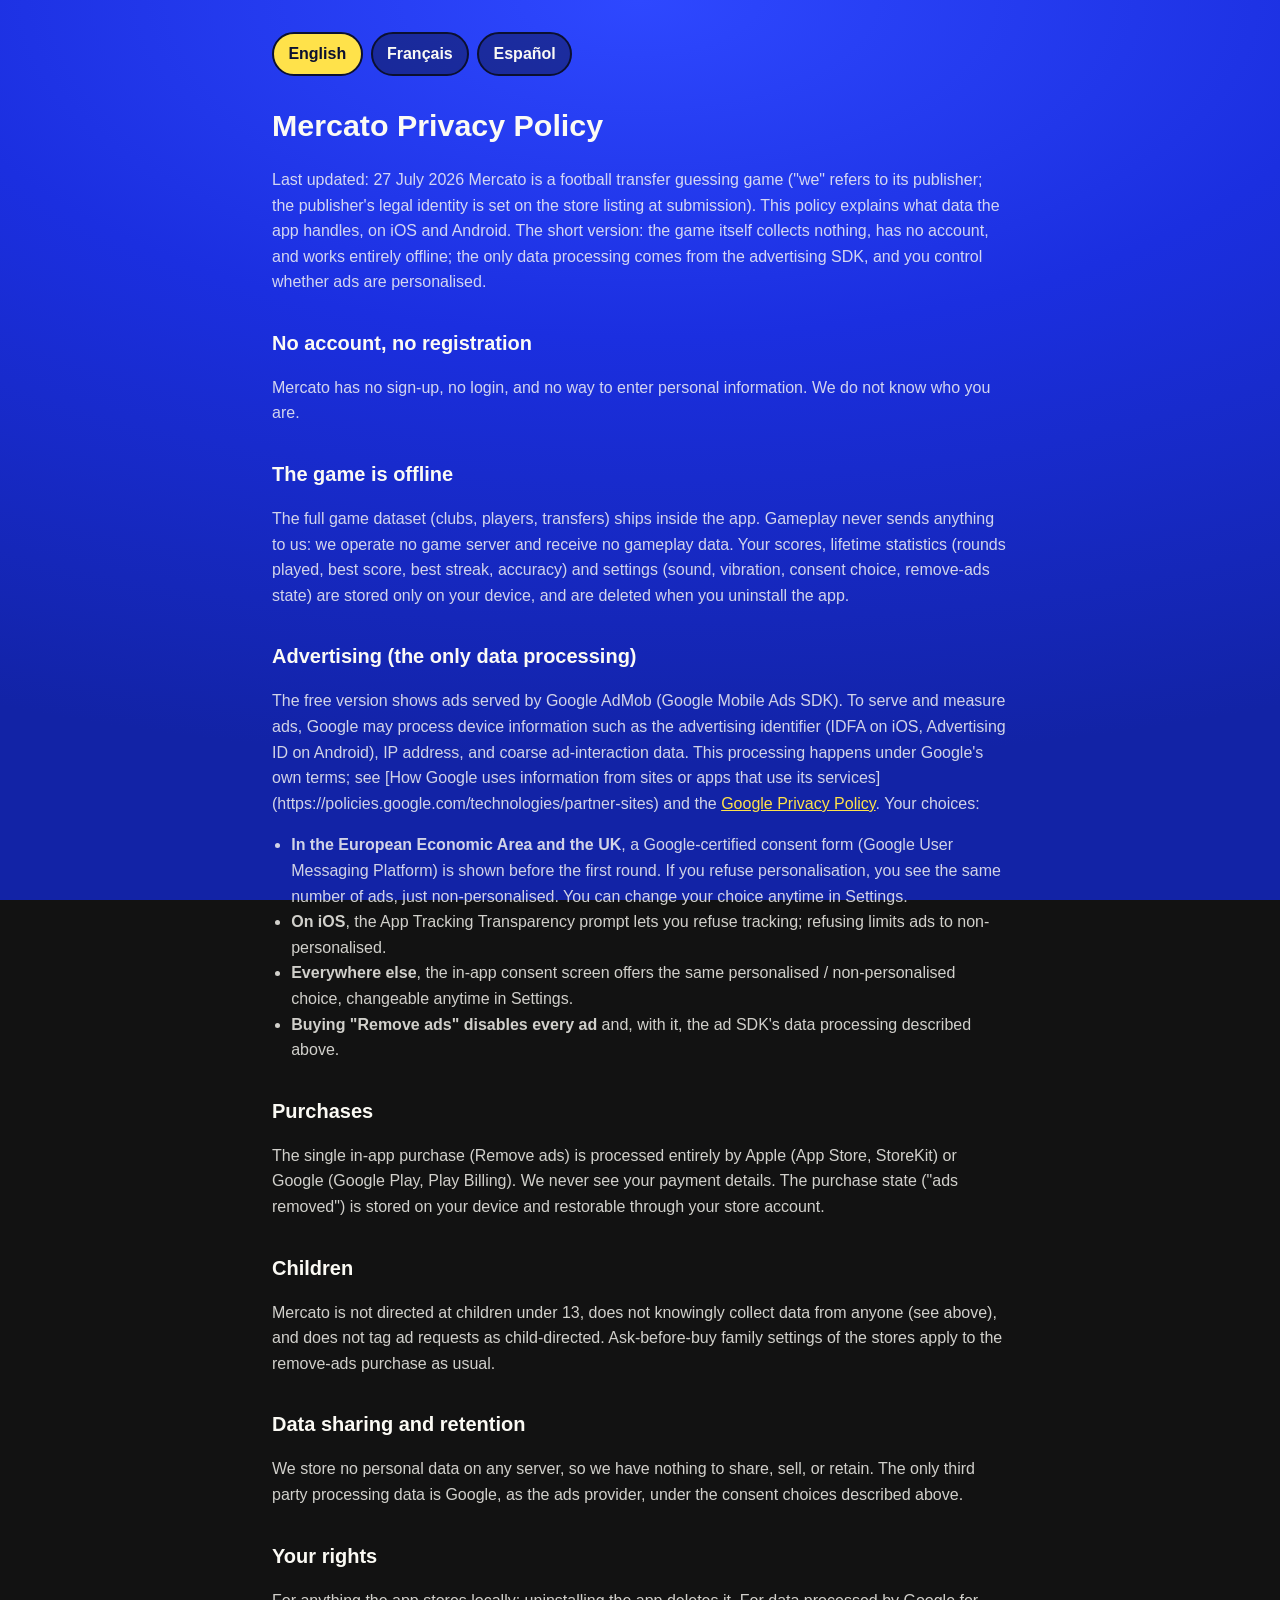
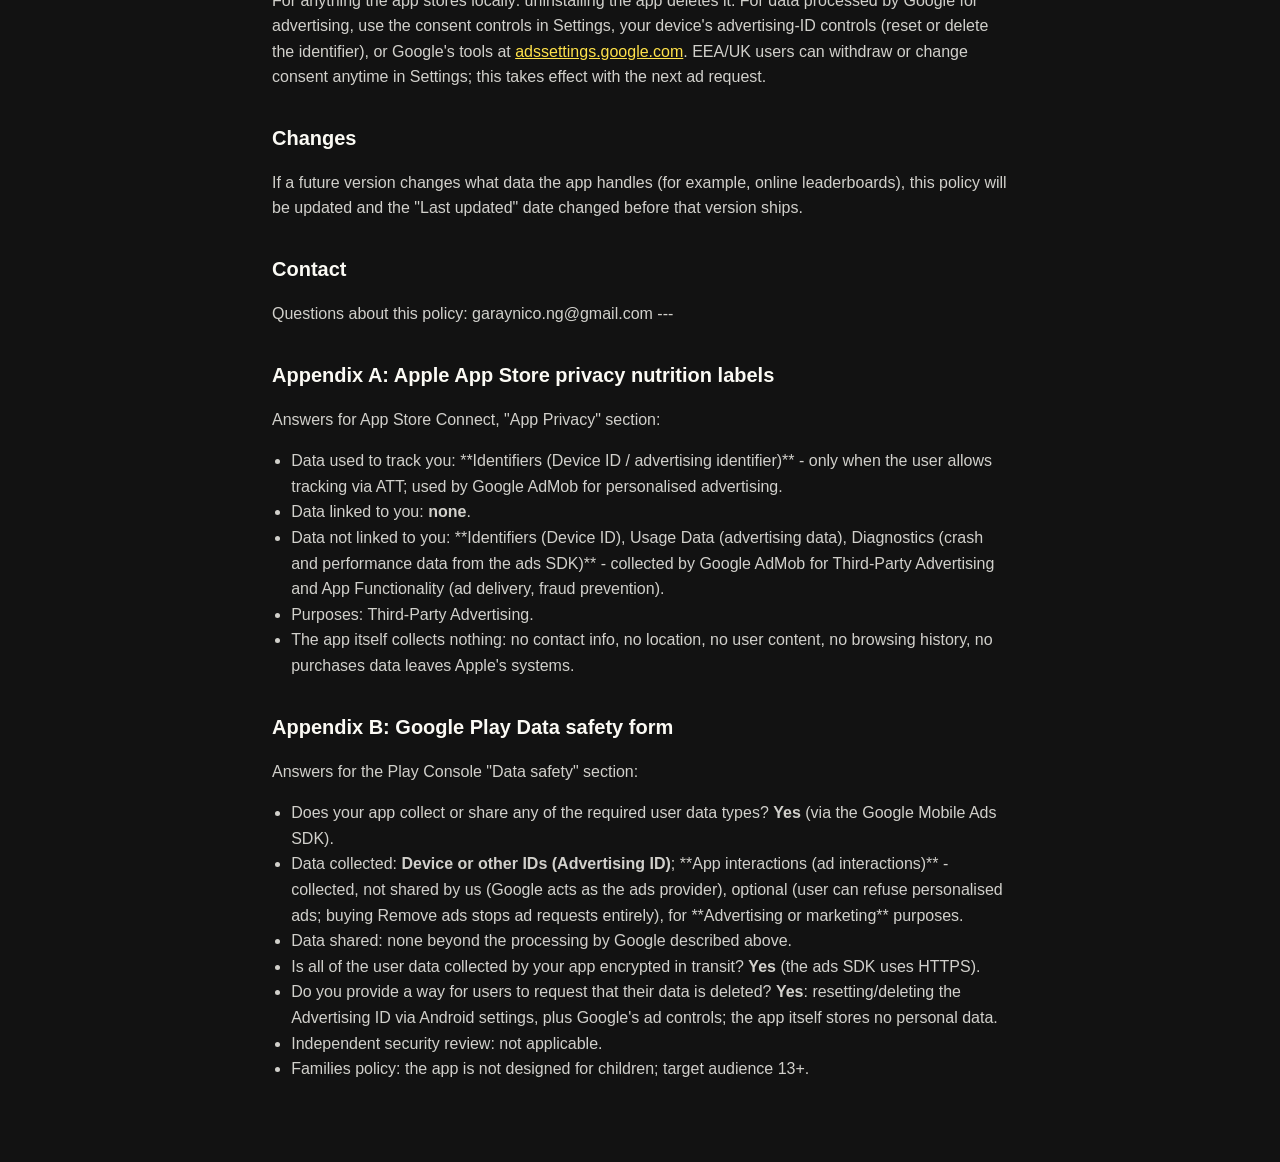
==== docs/privacy/index.html @ e0e6c3eb "fix(store): clear the submission blockers found by the readiness audit An audit of both apps against" ====
<!doctype html>
<html lang="en">
<head>
<meta charset="utf-8">
<meta name="viewport" content="width=device-width, initial-scale=1">
<title>Mercato privacy policy</title>
<style>
  :root { color-scheme: dark; }
  body {
    margin: 0; padding: 2rem 1.25rem 4rem;
    background: radial-gradient(130% 85% at 50% 0%, #2E48FF 0%, #1B2FE0 44%, #1223A6 100%);
    background-attachment: fixed;
    color: #FBFAF4;
    font: 16px/1.6 -apple-system, BlinkMacSystemFont, "Segoe UI", Roboto, sans-serif;
  }
  main { max-width: 46rem; margin: 0 auto; }
  h1 { font-size: 1.9rem; line-height: 1.15; margin: 0 0 1.5rem; }
  h2 { font-size: 1.25rem; margin: 2rem 0 .5rem; }
  h3 { font-size: 1.05rem; margin: 1.5rem 0 .4rem; }
  p, li { color: rgba(251, 250, 244, .82); }
  a { color: #FFE24A; }
  code { background: rgba(11,16,48,.5); padding: .1em .35em; border-radius: .25rem; font-size: .9em; }
  ul { padding-left: 1.2rem; }
  nav { display: flex; gap: .5rem; margin-bottom: 2rem; flex-wrap: wrap; }
  nav button {
    font: inherit; font-weight: 700; cursor: pointer;
    padding: .45rem .9rem; border-radius: 999px;
    border: 2px solid #0B1030; background: rgba(11,16,48,.45); color: #FBFAF4;
  }
  nav button[aria-current="true"] { background: #FFE24A; color: #0B1030; }
</style>
</head>
<body>
<main>
<nav aria-label="Language"><button type="button" data-pick="en">English</button><button type="button" data-pick="fr">Français</button><button type="button" data-pick="es">Español</button></nav>
<section data-lang="en" hidden>
<h1>Mercato Privacy Policy</h1>
<p>Last updated: 27 July 2026 Mercato is a football transfer guessing game ("we" refers to its publisher; the publisher's legal identity is set on the store listing at submission). This policy explains what data the app handles, on iOS and Android. The short version: the game itself collects nothing, has no account, and works entirely offline; the only data processing comes from the advertising SDK, and you control whether ads are personalised.</p>
<h2>No account, no registration</h2>
<p>Mercato has no sign-up, no login, and no way to enter personal information. We do not know who you are.</p>
<h2>The game is offline</h2>
<p>The full game dataset (clubs, players, transfers) ships inside the app. Gameplay never sends anything to us: we operate no game server and receive no gameplay data. Your scores, lifetime statistics (rounds played, best score, best streak, accuracy) and settings (sound, vibration, consent choice, remove-ads state) are stored only on your device, and are deleted when you uninstall the app.</p>
<h2>Advertising (the only data processing)</h2>
<p>The free version shows ads served by Google AdMob (Google Mobile Ads SDK). To serve and measure ads, Google may process device information such as the advertising identifier (IDFA on iOS, Advertising ID on Android), IP address, and coarse ad-interaction data. This processing happens under Google's own terms; see [How Google uses information from sites or apps that use its services](https://policies.google.com/technologies/partner-sites) and the <a href="https://policies.google.com/privacy">Google Privacy Policy</a>. Your choices:</p>
<ul>
<li><strong>In the European Economic Area and the UK</strong>, a Google-certified consent form (Google User Messaging Platform) is shown before the first round. If you refuse personalisation, you see the same number of ads, just non-personalised. You can change your choice anytime in Settings.</li>
<li><strong>On iOS</strong>, the App Tracking Transparency prompt lets you refuse tracking; refusing limits ads to non-personalised.</li>
<li><strong>Everywhere else</strong>, the in-app consent screen offers the same personalised / non-personalised choice, changeable anytime in Settings.</li>
<li><strong>Buying "Remove ads" disables every ad</strong> and, with it, the ad SDK's data processing described above.</li>
</ul>
<h2>Purchases</h2>
<p>The single in-app purchase (Remove ads) is processed entirely by Apple (App Store, StoreKit) or Google (Google Play, Play Billing). We never see your payment details. The purchase state ("ads removed") is stored on your device and restorable through your store account.</p>
<h2>Children</h2>
<p>Mercato is not directed at children under 13, does not knowingly collect data from anyone (see above), and does not tag ad requests as child-directed. Ask-before-buy family settings of the stores apply to the remove-ads purchase as usual.</p>
<h2>Data sharing and retention</h2>
<p>We store no personal data on any server, so we have nothing to share, sell, or retain. The only third party processing data is Google, as the ads provider, under the consent choices described above.</p>
<h2>Your rights</h2>
<p>For anything the app stores locally: uninstalling the app deletes it. For data processed by Google for advertising, use the consent controls in Settings, your device's advertising-ID controls (reset or delete the identifier), or Google's tools at <a href="https://adssettings.google.com">adssettings.google.com</a>. EEA/UK users can withdraw or change consent anytime in Settings; this takes effect with the next ad request.</p>
<h2>Changes</h2>
<p>If a future version changes what data the app handles (for example, online leaderboards), this policy will be updated and the "Last updated" date changed before that version ships.</p>
<h2>Contact</h2>
<p>Questions about this policy: garaynico.ng@gmail.com ---</p>
<h2>Appendix A: Apple App Store privacy nutrition labels</h2>
<p>Answers for App Store Connect, "App Privacy" section:</p>
<ul>
<li>Data used to track you: **Identifiers (Device ID / advertising identifier)** - only when the user allows tracking via ATT; used by Google AdMob for personalised advertising.</li>
<li>Data linked to you: <strong>none</strong>.</li>
<li>Data not linked to you: **Identifiers (Device ID), Usage Data (advertising data), Diagnostics (crash and performance data from the ads SDK)** - collected by Google AdMob for Third-Party Advertising and App Functionality (ad delivery, fraud prevention).</li>
<li>Purposes: Third-Party Advertising.</li>
<li>The app itself collects nothing: no contact info, no location, no user content, no browsing history, no purchases data leaves Apple's systems.</li>
</ul>
<h2>Appendix B: Google Play Data safety form</h2>
<p>Answers for the Play Console "Data safety" section:</p>
<ul>
<li>Does your app collect or share any of the required user data types? <strong>Yes</strong> (via the Google Mobile Ads SDK).</li>
<li>Data collected: <strong>Device or other IDs (Advertising ID)</strong>; **App interactions (ad interactions)** - collected, not shared by us (Google acts as the ads provider), optional (user can refuse personalised ads; buying Remove ads stops ad requests entirely), for **Advertising or marketing** purposes.</li>
<li>Data shared: none beyond the processing by Google described above.</li>
<li>Is all of the user data collected by your app encrypted in transit? <strong>Yes</strong> (the ads SDK uses HTTPS).</li>
<li>Do you provide a way for users to request that their data is deleted? <strong>Yes</strong>: resetting/deleting the Advertising ID via Android settings, plus Google's ad controls; the app itself stores no personal data.</li>
<li>Independent security review: not applicable.</li>
<li>Families policy: the app is not designed for children; target audience 13+.</li>
</ul>
</section>
<section data-lang="fr" hidden>
<h1>Politique de confidentialité de Mercato</h1>
<p>Dernière mise à jour : 27 juillet 2026 Mercato est un jeu de devinettes sur les transferts de football ("nous" désigne son éditeur ; l'identité légale de l'éditeur est précisée dans la fiche store au moment de la soumission). Cette politique explique comment l'application traite les données, sur iOS et Android. En résumé : le jeu lui-même ne collecte rien, ne nécessite aucun compte et fonctionne entièrement hors ligne ; le seul traitement de données provient du SDK publicitaire, et vous contrôlez si les publicités sont personnalisées.</p>
<h2>Aucun compte, aucune inscription</h2>
<p>Mercato ne propose ni inscription, ni connexion, ni aucun moyen de saisir des informations personnelles. Nous ne savons pas qui vous êtes.</p>
<h2>Le jeu fonctionne hors ligne</h2>
<p>L'ensemble des données du jeu (clubs, joueurs, transferts) est inclus dans l'application. Le jeu n'envoie rien à nos serveurs : nous n'exploitons aucun serveur de jeu et ne recevons aucune donnée de jeu. Vos scores, statistiques de jeu (parties jouées, meilleur score, meilleure série, précision) et paramètres (son, vibration, choix de consentement, état de la suppression des publicités) sont stockés uniquement sur votre appareil et sont supprimés lorsque vous désinstallez l'application.</p>
<h2>Publicité (seul traitement de données)</h2>
<p>La version gratuite affiche des publicités diffusées par Google AdMob (Google Mobile Ads SDK). Pour diffuser et mesurer les publicités, Google peut traiter des informations sur l'appareil telles que l'identifiant publicitaire (IDFA sur iOS, Advertising ID sur Android), l'adresse IP et des données agrégées d'interaction avec les publicités. Ce traitement s'effectue selon les propres conditions de Google ; consultez [la page "Comment Google utilise les informations provenant de sites ou d'applications qui utilisent ses services"](https://policies.google.com/technologies/partner-sites) et la <a href="https://policies.google.com/privacy">Politique de confidentialité de Google</a>. Vos choix :</p>
<ul>
<li><strong>Dans l'Espace économique européen et au Royaume-Uni</strong>, un formulaire de consentement certifié par Google (Google User Messaging Platform) est affiché avant la première partie. Si vous refusez la personnalisation, vous voyez le même nombre de publicités, simplement non personnalisées. Vous pouvez modifier votre choix à tout moment dans les Paramètres.</li>
<li><strong>Sur iOS</strong>, l'invite App Tracking Transparency vous permet de refuser le suivi ; le refus limite les publicités aux annonces non personnalisées.</li>
<li><strong>Partout ailleurs</strong>, l'écran de consentement intégré à l'application propose le même choix personnalisé / non personnalisé, modifiable à tout moment dans les Paramètres.</li>
<li><strong>L'achat "Supprimer les publicités" désactive toutes les publicités</strong> et, avec elles, le traitement de données effectué par le SDK publicitaire décrit ci-dessus.</li>
</ul>
<h2>Achats</h2>
<p>L'achat intégré unique (Supprimer les publicités) est traité intégralement par Apple (App Store, StoreKit) ou Google (Google Play, Play Billing). Nous n'avons jamais accès à vos coordonnées de paiement. L'état de l'achat ("publicités supprimées") est stocké sur votre appareil et peut être restauré via votre compte store.</p>
<h2>Enfants</h2>
<p>Mercato ne s'adresse pas aux enfants de moins de 13 ans, ne collecte sciemment aucune donnée (voir ci-dessus) et ne marque pas les demandes publicitaires comme destinées aux enfants. Les paramètres familiaux des stores requérant une confirmation avant achat s'appliquent à l'achat de suppression des publicités comme à l'habitude.</p>
<h2>Partage et conservation des données</h2>
<p>Nous ne stockons aucune donnée personnelle sur un serveur ; nous n'avons donc rien à partager, vendre ni conserver. Le seul tiers traitant des données est Google, en tant que fournisseur publicitaire, selon les choix de consentement décrits ci-dessus.</p>
<h2>Vos droits</h2>
<p>Pour tout ce que l'application stocke localement : la désinstallation de l'application le supprime. Pour les données traitées par Google à des fins publicitaires, utilisez les contrôles de consentement dans les Paramètres, les contrôles d'identifiant publicitaire de votre appareil (réinitialiser ou supprimer l'identifiant), ou les outils de Google sur <a href="https://adssettings.google.com">adssettings.google.com</a>. Les utilisateurs de l'EEE/RU peuvent retirer ou modifier leur consentement à tout moment dans les Paramètres ; cela prend effet à la prochaine demande publicitaire.</p>
<h2>Modifications</h2>
<p>Si une version future modifie la façon dont l'application traite les données (par exemple, des classements en ligne), cette politique sera mise à jour et la date "Dernière mise à jour" sera modifiée avant la publication de cette version.</p>
<h2>Contact</h2>
<p>Questions sur cette politique : garaynico.ng@gmail.com ---</p>
<h2>Annexe A : Étiquettes de confidentialité Apple App Store</h2>
<p>Réponses pour App Store Connect, section "App Privacy" :</p>
<ul>
<li>Données utilisées pour vous suivre : <strong>Identifiants (Device ID / identifiant publicitaire)</strong> (Identifiers / advertising identifier) - uniquement lorsque l'utilisateur autorise le suivi via ATT ; utilisées par Google AdMob pour la publicité personnalisée.</li>
<li>Données liées à vous : <strong>aucune</strong> (none).</li>
<li>Données non liées à vous : <strong>Identifiants (Device ID)</strong> (Identifiers), **Données d'utilisation (données publicitaires)<strong> (Usage Data / advertising data), </strong>Diagnostics (données de plantage et de performance du SDK publicitaire)** (Diagnostics / crash and performance data) - collectées par Google AdMob pour la publicité tierce et le bon fonctionnement de l'application (Third-Party Advertising, App Functionality : diffusion des publicités, prévention de la fraude).</li>
<li>Finalités : publicité tierce (Third-Party Advertising).</li>
<li>L'application elle-même ne collecte rien : aucune information de contact, de localisation, aucun contenu utilisateur, aucun historique de navigation, aucune donnée d'achat ne quitte les systèmes d'Apple.</li>
</ul>
<h2>Annexe B : Formulaire Data safety Google Play</h2>
<p>Réponses pour la section "Data safety" de la Play Console :</p>
<ul>
<li>Votre application collecte-t-elle ou partage-t-elle des types de données utilisateur requis ? <strong>Oui</strong> (via le Google Mobile Ads SDK).</li>
<li>Données collectées : <strong>Identifiants d'appareil ou autres</strong> (Device or other IDs / Advertising ID) ; <strong>Interactions avec l'application</strong> (App interactions / ad interactions) - collectées, non partagées par nous (Google agit en tant que fournisseur publicitaire), facultatives (l'utilisateur peut refuser les publicités personnalisées ; l'achat de Supprimer les publicités arrête entièrement les demandes publicitaires), à des fins de <strong>publicité ou marketing</strong> (Advertising or marketing).</li>
<li>Données partagées : aucune au-delà du traitement par Google décrit ci-dessus.</li>
<li>Toutes les données utilisateur collectées par votre application sont-elles chiffrées pendant le transit ? <strong>Oui</strong> (le SDK publicitaire utilise HTTPS).</li>
<li>Proposez-vous aux utilisateurs un moyen de demander la suppression de leurs données ? <strong>Oui</strong> : réinitialisation/suppression de l'Advertising ID via les paramètres Android, ainsi que les contrôles publicitaires de Google ; l'application elle-même ne stocke aucune donnée personnelle.</li>
<li>Audit de sécurité indépendant : non applicable (Independent security review: not applicable).</li>
<li>Politique Familles : l'application n'est pas conçue pour les enfants ; public cible 13+ (Families policy: the app is not designed for children; target audience 13+).</li>
</ul>
</section>
<section data-lang="es" hidden>
<h1>Política de privacidad de Mercato</h1>
<p>Última actualización: 27 de julio de 2026 Mercato es un juego de adivinanzas de traspasos de fútbol ("nosotros" se refiere a su editor; la identidad legal del editor figura en la ficha de la tienda al momento del envío). Esta política explica qué datos gestiona la aplicación, en iOS y Android. Versión resumida: el juego en sí no recopila nada, no tiene cuenta y funciona completamente sin conexión; el único tratamiento de datos proviene del SDK publicitario, y el usuario controla si los anuncios son personalizados.</p>
<h2>Sin cuenta ni registro</h2>
<p>Mercato no tiene registro, no tiene inicio de sesión y no permite introducir información personal. No sabemos quién eres.</p>
<h2>El juego funciona sin conexión</h2>
<p>El conjunto de datos completo del juego (clubes, jugadores, traspasos) se incluye dentro de la aplicación. El juego nunca nos envía nada: no operamos ningún servidor de juego ni recibimos datos de partidas. Las puntuaciones, las estadísticas de por vida (partidas jugadas, mejor puntuación, mejor racha, precisión) y los ajustes (sonido, vibración, elección de consentimiento, estado de eliminación de anuncios) se almacenan únicamente en el dispositivo y se eliminan al desinstalar la aplicación.</p>
<h2>Publicidad (el único tratamiento de datos)</h2>
<p>La versión gratuita muestra anuncios servidos por Google AdMob (Google Mobile Ads SDK). Para servir y medir anuncios, Google puede procesar información del dispositivo, como el identificador publicitario (IDFA en iOS, Advertising ID en Android), la dirección IP y datos básicos de interacción con los anuncios. Este tratamiento se realiza bajo los propios términos de Google; consulta [Cómo usa Google la información de sitios o aplicaciones que utilizan sus servicios](https://policies.google.com/technologies/partner-sites) y la <a href="https://policies.google.com/privacy">Política de privacidad de Google</a>. Opciones disponibles:</p>
<ul>
<li><strong>En el Espacio Económico Europeo y el Reino Unido</strong>, se muestra un formulario de consentimiento certificado por Google (Google User Messaging Platform) antes de la primera partida. Si se rechaza la personalización, se verán el mismo número de anuncios, simplemente no personalizados. La elección puede cambiarse en cualquier momento en Ajustes.</li>
<li><strong>En iOS</strong>, el aviso de App Tracking Transparency permite rechazar el seguimiento; rechazarlo limita los anuncios a no personalizados.</li>
<li><strong>En cualquier otro lugar</strong>, la pantalla de consentimiento integrada ofrece la misma opción de anuncios personalizados o no personalizados, modificable en cualquier momento en Ajustes.</li>
<li><strong>Adquirir "Eliminar anuncios" desactiva todos los anuncios</strong> y, con ello, el tratamiento de datos del SDK publicitario descrito anteriormente.</li>
</ul>
<h2>Compras</h2>
<p>La única compra integrada (Eliminar anuncios) es procesada íntegramente por Apple (App Store, StoreKit) o Google (Google Play, Play Billing). Nunca vemos los datos de pago. El estado de la compra ("anuncios eliminados") se almacena en el dispositivo y puede restaurarse a través de la cuenta de la tienda correspondiente.</p>
<h2>Menores</h2>
<p>Mercato no está dirigido a menores de 13 años, no recopila datos de ninguna persona de manera deliberada (ver apartados anteriores) y no etiqueta las solicitudes de anuncios como dirigidas a menores. Los ajustes familiares de compra previa confirmación de las tiendas se aplican a la compra de eliminación de anuncios de la manera habitual.</p>
<h2>Compartición y conservación de datos</h2>
<p>No almacenamos datos personales en ningún servidor, por lo que no tenemos nada que compartir, vender ni conservar. El único tercero que trata datos es Google, en calidad de proveedor de anuncios, bajo las opciones de consentimiento descritas anteriormente.</p>
<h2>Derechos del usuario</h2>
<p>Para cualquier dato almacenado localmente por la aplicación: desinstalarla los elimina. Para los datos tratados por Google con fines publicitarios, se pueden usar los controles de consentimiento en Ajustes, los controles del identificador publicitario del dispositivo (restablecer o eliminar el identificador), o las herramientas de Google en <a href="https://adssettings.google.com">adssettings.google.com</a>. Los usuarios del EEE y el Reino Unido pueden retirar o cambiar el consentimiento en cualquier momento en Ajustes; el cambio surte efecto con la siguiente solicitud de anuncio.</p>
<h2>Cambios</h2>
<p>Si una versión futura modifica los datos que gestiona la aplicación (por ejemplo, clasificaciones en línea), esta política se actualizará y la fecha de "Última actualización" cambiará antes del lanzamiento de dicha versión.</p>
<h2>Contacto</h2>
<p>Preguntas sobre esta política: garaynico.ng@gmail.com ---</p>
<h2>Apéndice A: Etiquetas de nutrición de privacidad de Apple App Store</h2>
<p>Respuestas para App Store Connect, sección "Privacidad de la app":</p>
<ul>
<li>Datos utilizados para rastrearte: **Identificadores (ID de dispositivo / identificador publicitario)** (Identifiers: Device ID / advertising identifier) - solo cuando el usuario permite el seguimiento a través de ATT; utilizado por Google AdMob para publicidad personalizada.</li>
<li>Datos vinculados a ti: <strong>ninguno</strong> (none).</li>
<li>Datos no vinculados a ti: <strong>Identificadores (ID de dispositivo)</strong> (Identifiers: Device ID), <strong>Datos de uso (datos publicitarios)</strong> (Usage Data: advertising data), <strong>Diagnóstico (datos de bloqueos y rendimiento del SDK publicitario)</strong> (Diagnostics: crash and performance data from the ads SDK) - recopilados por Google AdMob para publicidad de terceros y funcionalidad de la app (entrega de anuncios, prevención del fraude).</li>
<li>Finalidades: Publicidad de terceros (Third-Party Advertising).</li>
<li>La propia aplicación no recopila nada: sin información de contacto, sin ubicación, sin contenido del usuario, sin historial de navegación; ningún dato de compras sale de los sistemas de Apple.</li>
</ul>
<h2>Apéndice B: Formulario de seguridad de datos de Google Play</h2>
<p>Respuestas para la sección "Seguridad de los datos" (Data safety) de Play Console:</p>
<ul>
<li>¿Tu app recopila o comparte alguno de los tipos de datos de usuario requeridos? <strong>Sí</strong> (a través del Google Mobile Ads SDK).</li>
<li>Datos recopilados: <strong>ID de dispositivo u otros ID (Advertising ID)</strong> (Device or other IDs); <strong>Interacciones en la app (interacciones con anuncios)</strong> (App interactions: ad interactions) - recopilados, no compartidos por nosotros (Google actúa como proveedor de anuncios), opcionales (el usuario puede rechazar los anuncios personalizados; adquirir Eliminar anuncios detiene las solicitudes de anuncios por completo), con fines de <strong>publicidad o marketing</strong> (Advertising or marketing).</li>
<li>Datos compartidos: ninguno más allá del tratamiento por parte de Google descrito anteriormente.</li>
<li>¿Todos los datos de usuario recopilados por tu app están cifrados en tránsito? <strong>Sí</strong> (el SDK publicitario utiliza HTTPS).</li>
<li>¿Ofreces a los usuarios una forma de solicitar la eliminación de sus datos? <strong>Sí</strong>: restableciendo o eliminando el Advertising ID desde los ajustes de Android, más los controles de anuncios de Google; la propia aplicación no almacena datos personales.</li>
<li>Revisión de seguridad independiente: no aplicable (not applicable).</li>
<li>Política de familias: la aplicación no está diseñada para menores; público objetivo 13 y más.</li>
</ul>
</section>
</main>
<script>
  var sections = document.querySelectorAll("section[data-lang]");
  var buttons = document.querySelectorAll("nav button[data-pick]");
  function show(code) {
    sections.forEach(function (s) { s.hidden = s.dataset.lang !== code; });
    buttons.forEach(function (b) { b.setAttribute("aria-current", String(b.dataset.pick === code)); });
    document.documentElement.lang = code;
  }
  // The app opens this without a language hint, so follow the browser and fall
  // back to English, matching the app's own rule.
  var preferred = (navigator.languages || [navigator.language || "en"])
    .map(function (l) { return String(l).slice(0, 2).toLowerCase(); })
    .find(function (l) { return ["en", "fr", "es"].indexOf(l) !== -1; }) || "en";
  buttons.forEach(function (b) { b.addEventListener("click", function () { show(b.dataset.pick); }); });
  show(preferred);
</script>
</body>
</html>
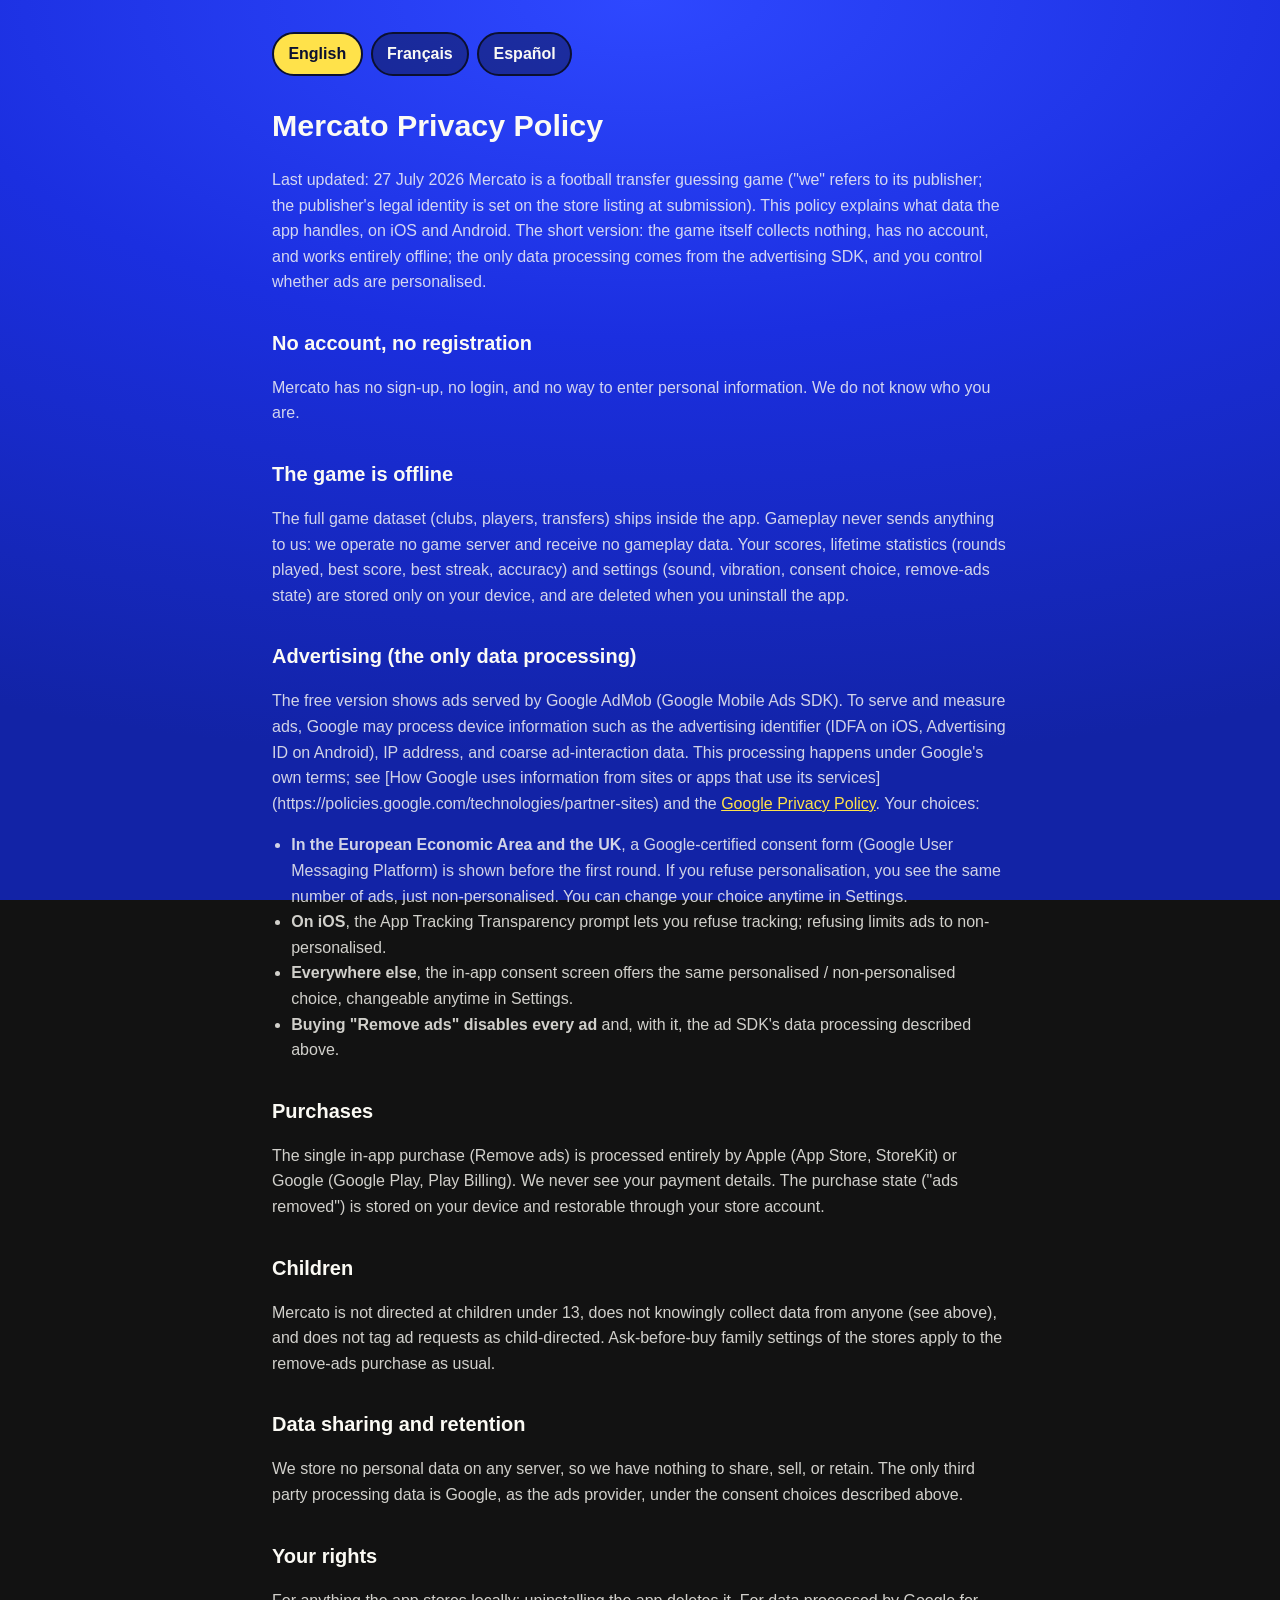
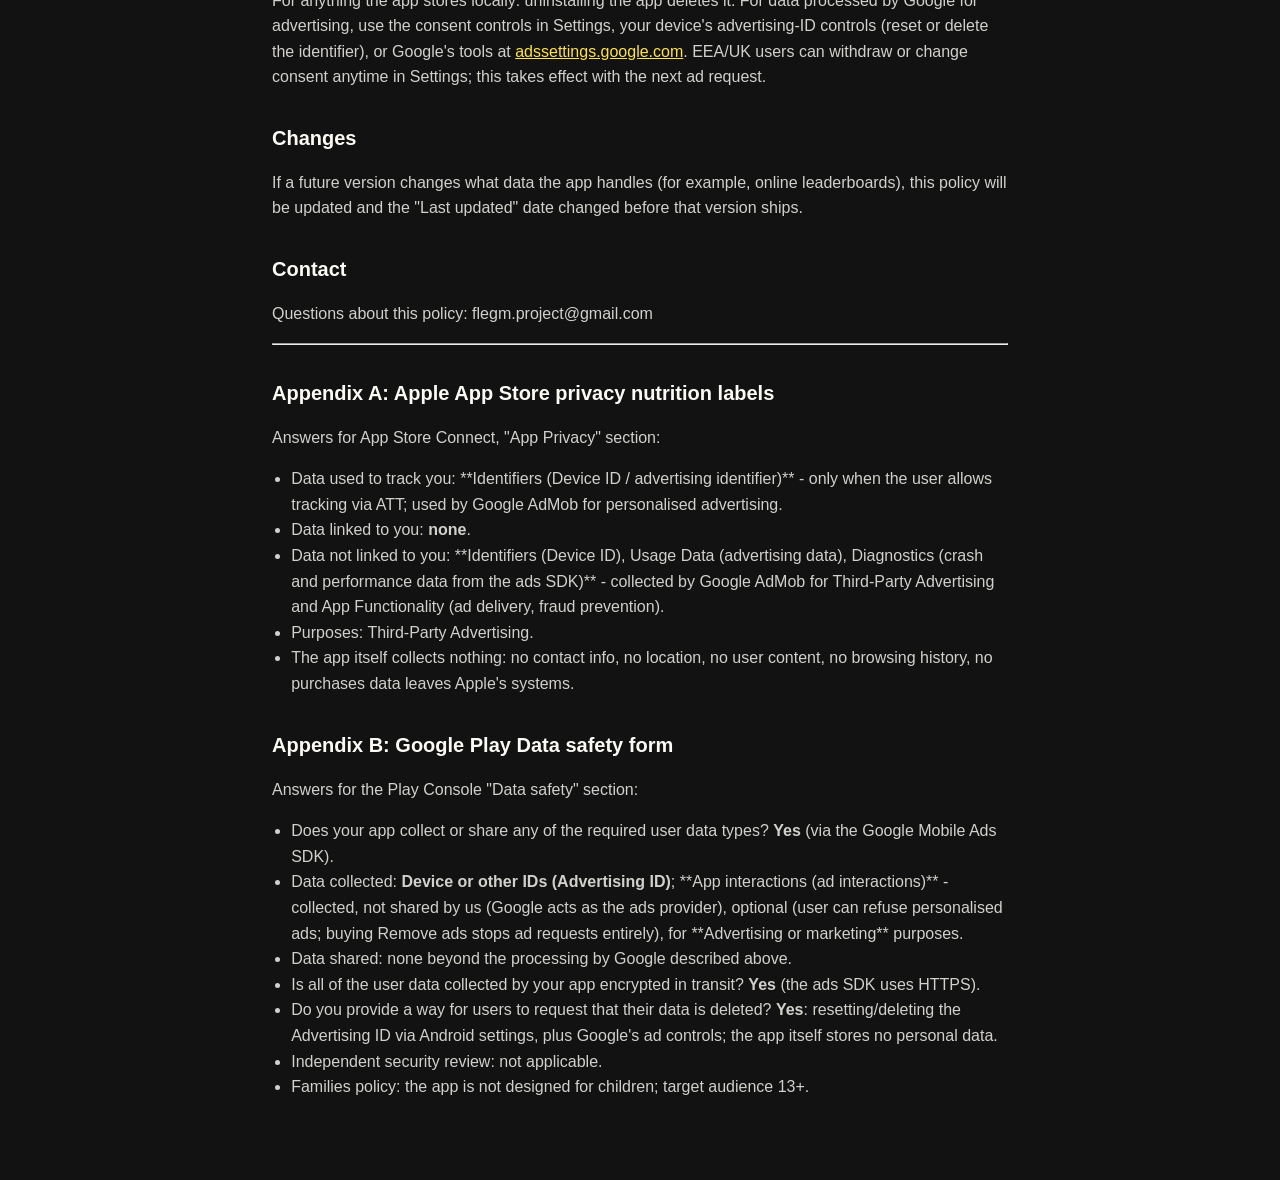
==== commit b59cbbc9: "feat(privacy): publish the policy under the studio address docs/legal/contact.txt now holds flegm.pr" ====
--- a/docs/privacy/index.html
+++ b/docs/privacy/index.html
@@ -59,7 +59,8 @@
 <h2>Changes</h2>
 <p>If a future version changes what data the app handles (for example, online leaderboards), this policy will be updated and the "Last updated" date changed before that version ships.</p>
 <h2>Contact</h2>
-<p>Questions about this policy: garaynico.ng@gmail.com ---</p>
+<p>Questions about this policy: flegm.project@gmail.com</p>
+<hr>
 <h2>Appendix A: Apple App Store privacy nutrition labels</h2>
 <p>Answers for App Store Connect, "App Privacy" section:</p>
 <ul>
@@ -107,7 +108,8 @@
 <h2>Modifications</h2>
 <p>Si une version future modifie la façon dont l'application traite les données (par exemple, des classements en ligne), cette politique sera mise à jour et la date "Dernière mise à jour" sera modifiée avant la publication de cette version.</p>
 <h2>Contact</h2>
-<p>Questions sur cette politique : garaynico.ng@gmail.com ---</p>
+<p>Questions sur cette politique : flegm.project@gmail.com</p>
+<hr>
 <h2>Annexe A : Étiquettes de confidentialité Apple App Store</h2>
 <p>Réponses pour App Store Connect, section "App Privacy" :</p>
 <ul>
@@ -155,7 +157,8 @@
 <h2>Cambios</h2>
 <p>Si una versión futura modifica los datos que gestiona la aplicación (por ejemplo, clasificaciones en línea), esta política se actualizará y la fecha de "Última actualización" cambiará antes del lanzamiento de dicha versión.</p>
 <h2>Contacto</h2>
-<p>Preguntas sobre esta política: garaynico.ng@gmail.com ---</p>
+<p>Preguntas sobre esta política: flegm.project@gmail.com</p>
+<hr>
 <h2>Apéndice A: Etiquetas de nutrición de privacidad de Apple App Store</h2>
 <p>Respuestas para App Store Connect, sección "Privacidad de la app":</p>
 <ul>
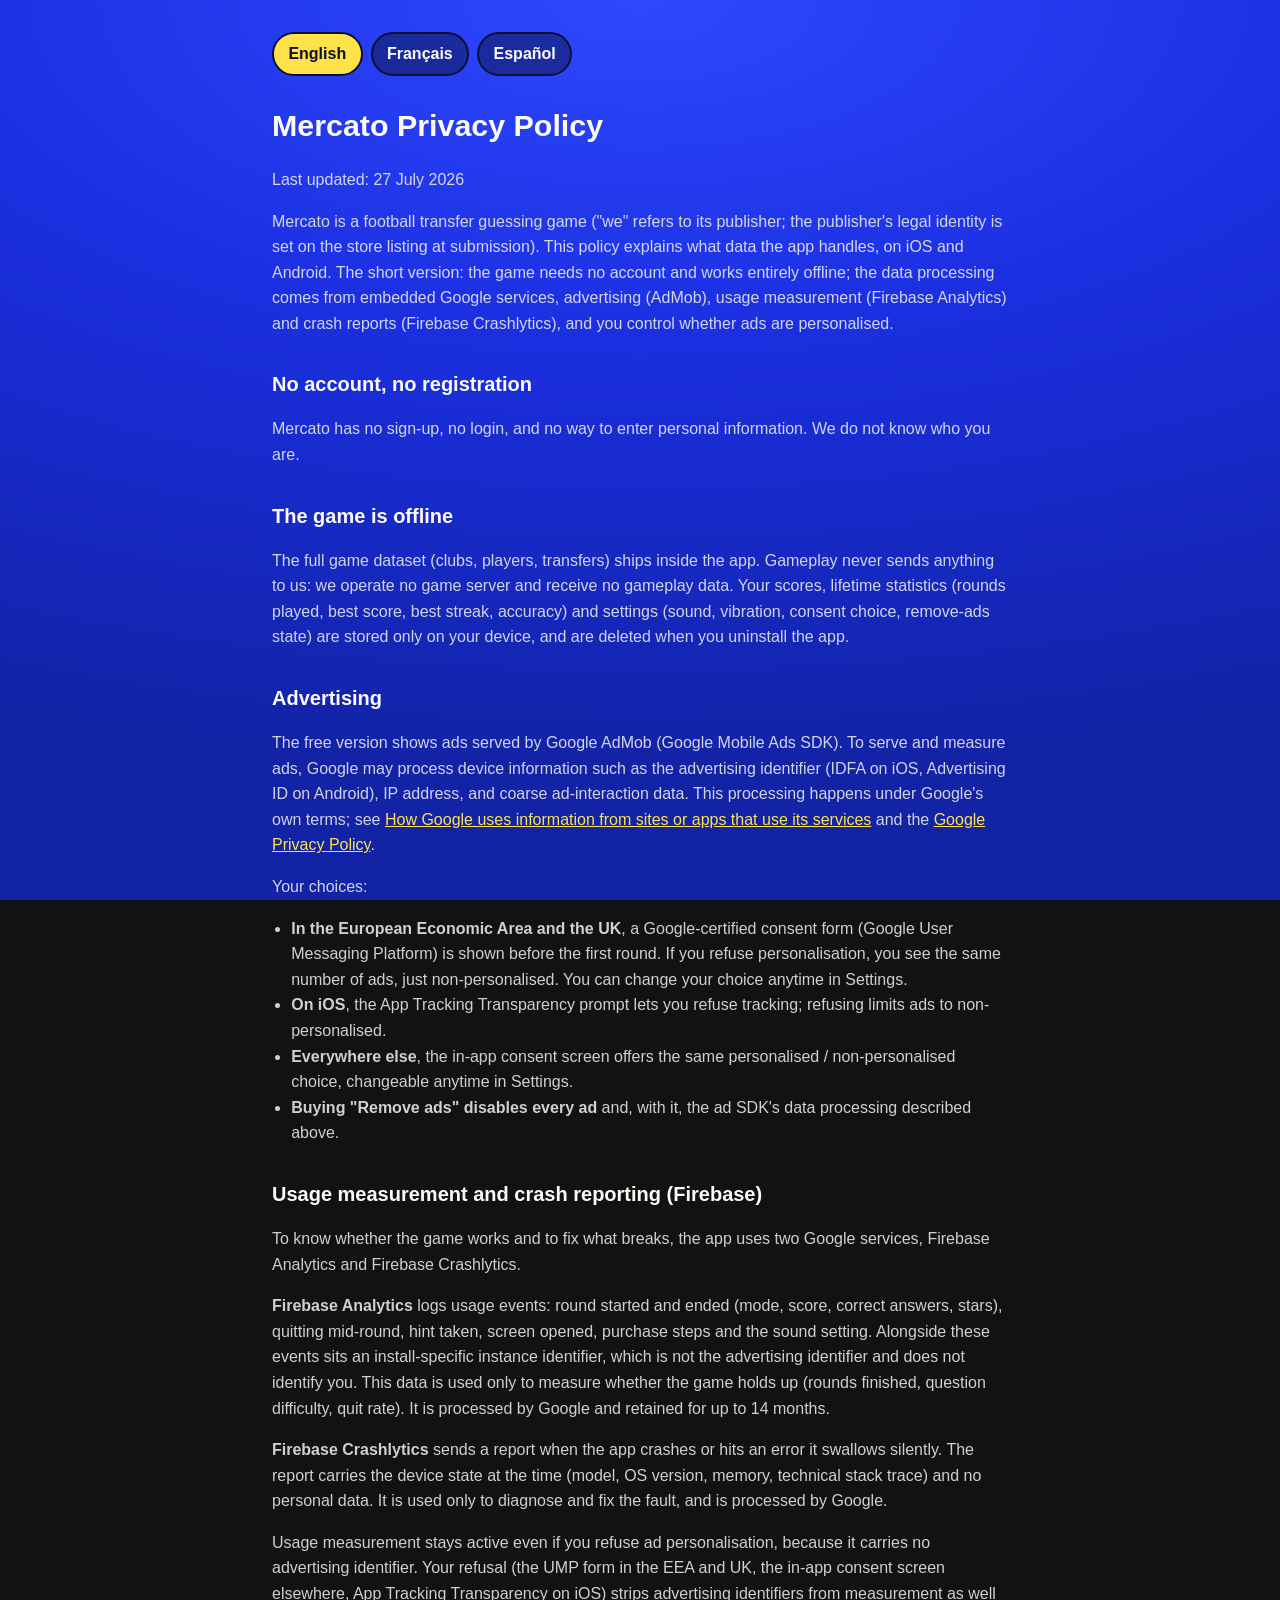
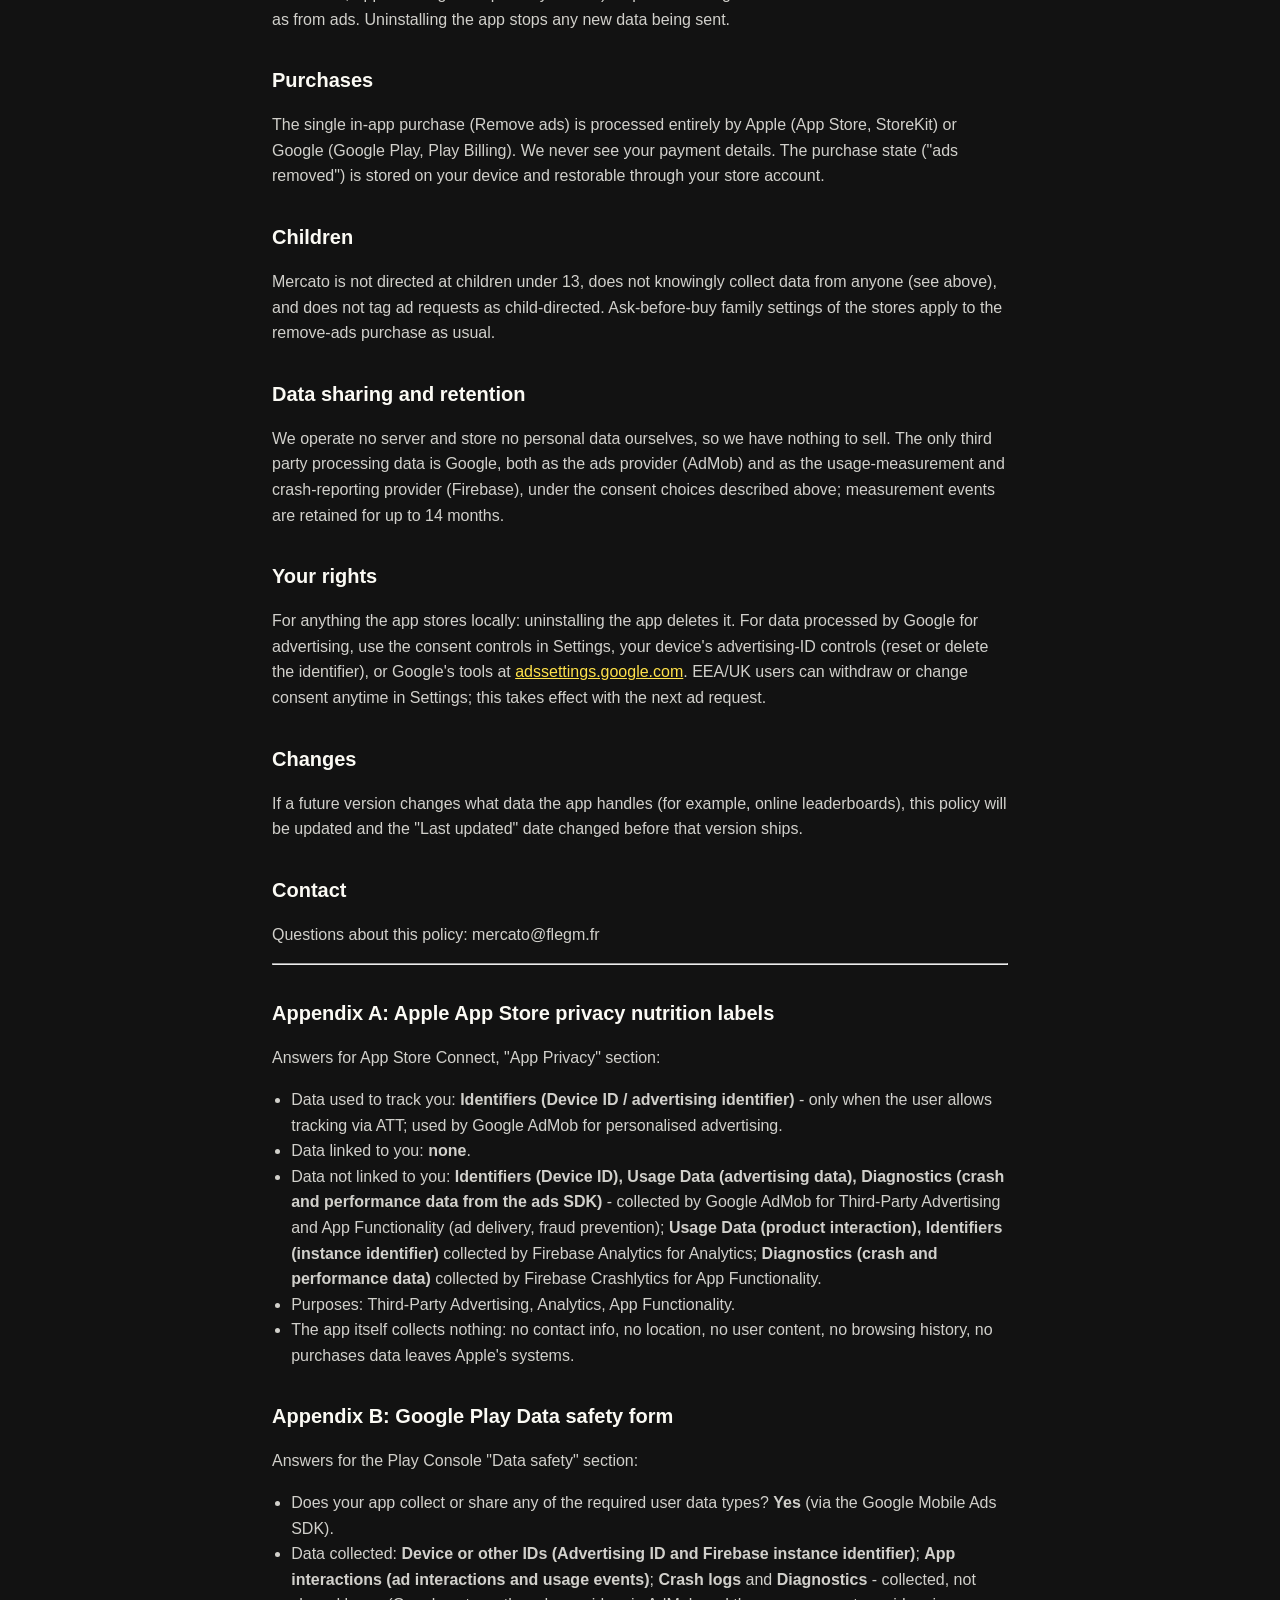
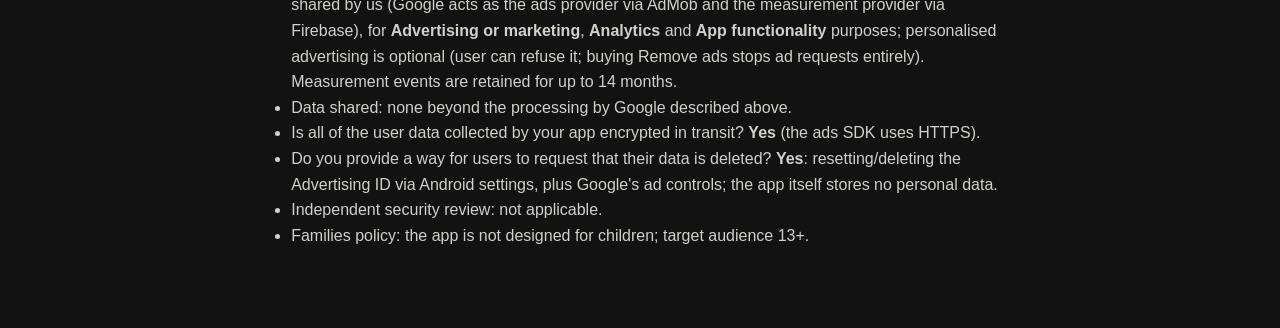
==== commit c742f391: "Completer les politiques pour Firebase et changer l'adresse de contact" ====
--- a/docs/privacy/index.html
+++ b/docs/privacy/index.html
@@ -35,46 +35,53 @@
 <nav aria-label="Language"><button type="button" data-pick="en">English</button><button type="button" data-pick="fr">Français</button><button type="button" data-pick="es">Español</button></nav>
 <section data-lang="en" hidden>
 <h1>Mercato Privacy Policy</h1>
-<p>Last updated: 27 July 2026 Mercato is a football transfer guessing game ("we" refers to its publisher; the publisher's legal identity is set on the store listing at submission). This policy explains what data the app handles, on iOS and Android. The short version: the game itself collects nothing, has no account, and works entirely offline; the only data processing comes from the advertising SDK, and you control whether ads are personalised.</p>
+<p>Last updated: 27 July 2026</p>
+<p>Mercato is a football transfer guessing game ("we" refers to its publisher; the publisher's legal identity is set on the store listing at submission). This policy explains what data the app handles, on iOS and Android. The short version: the game needs no account and works entirely offline; the data processing comes from embedded Google services, advertising (AdMob), usage measurement (Firebase Analytics) and crash reports (Firebase Crashlytics), and you control whether ads are personalised.</p>
 <h2>No account, no registration</h2>
 <p>Mercato has no sign-up, no login, and no way to enter personal information. We do not know who you are.</p>
 <h2>The game is offline</h2>
 <p>The full game dataset (clubs, players, transfers) ships inside the app. Gameplay never sends anything to us: we operate no game server and receive no gameplay data. Your scores, lifetime statistics (rounds played, best score, best streak, accuracy) and settings (sound, vibration, consent choice, remove-ads state) are stored only on your device, and are deleted when you uninstall the app.</p>
-<h2>Advertising (the only data processing)</h2>
-<p>The free version shows ads served by Google AdMob (Google Mobile Ads SDK). To serve and measure ads, Google may process device information such as the advertising identifier (IDFA on iOS, Advertising ID on Android), IP address, and coarse ad-interaction data. This processing happens under Google's own terms; see [How Google uses information from sites or apps that use its services](https://policies.google.com/technologies/partner-sites) and the <a href="https://policies.google.com/privacy">Google Privacy Policy</a>. Your choices:</p>
+<h2>Advertising</h2>
+<p>The free version shows ads served by Google AdMob (Google Mobile Ads SDK). To serve and measure ads, Google may process device information such as the advertising identifier (IDFA on iOS, Advertising ID on Android), IP address, and coarse ad-interaction data. This processing happens under Google's own terms; see <a href="https://policies.google.com/technologies/partner-sites">How Google uses information from sites or apps that use its services</a> and the <a href="https://policies.google.com/privacy">Google Privacy Policy</a>.</p>
+<p>Your choices:</p>
 <ul>
 <li><strong>In the European Economic Area and the UK</strong>, a Google-certified consent form (Google User Messaging Platform) is shown before the first round. If you refuse personalisation, you see the same number of ads, just non-personalised. You can change your choice anytime in Settings.</li>
 <li><strong>On iOS</strong>, the App Tracking Transparency prompt lets you refuse tracking; refusing limits ads to non-personalised.</li>
 <li><strong>Everywhere else</strong>, the in-app consent screen offers the same personalised / non-personalised choice, changeable anytime in Settings.</li>
 <li><strong>Buying "Remove ads" disables every ad</strong> and, with it, the ad SDK's data processing described above.</li>
 </ul>
+<h2>Usage measurement and crash reporting (Firebase)</h2>
+<p>To know whether the game works and to fix what breaks, the app uses two Google services, Firebase Analytics and Firebase Crashlytics.</p>
+<p><strong>Firebase Analytics</strong> logs usage events: round started and ended (mode, score, correct answers, stars), quitting mid-round, hint taken, screen opened, purchase steps and the sound setting. Alongside these events sits an install-specific instance identifier, which is not the advertising identifier and does not identify you. This data is used only to measure whether the game holds up (rounds finished, question difficulty, quit rate). It is processed by Google and retained for up to 14 months.</p>
+<p><strong>Firebase Crashlytics</strong> sends a report when the app crashes or hits an error it swallows silently. The report carries the device state at the time (model, OS version, memory, technical stack trace) and no personal data. It is used only to diagnose and fix the fault, and is processed by Google.</p>
+<p>Usage measurement stays active even if you refuse ad personalisation, because it carries no advertising identifier. Your refusal (the UMP form in the EEA and UK, the in-app consent screen elsewhere, App Tracking Transparency on iOS) strips advertising identifiers from measurement as well as from ads. Uninstalling the app stops any new data being sent.</p>
 <h2>Purchases</h2>
 <p>The single in-app purchase (Remove ads) is processed entirely by Apple (App Store, StoreKit) or Google (Google Play, Play Billing). We never see your payment details. The purchase state ("ads removed") is stored on your device and restorable through your store account.</p>
 <h2>Children</h2>
 <p>Mercato is not directed at children under 13, does not knowingly collect data from anyone (see above), and does not tag ad requests as child-directed. Ask-before-buy family settings of the stores apply to the remove-ads purchase as usual.</p>
 <h2>Data sharing and retention</h2>
-<p>We store no personal data on any server, so we have nothing to share, sell, or retain. The only third party processing data is Google, as the ads provider, under the consent choices described above.</p>
+<p>We operate no server and store no personal data ourselves, so we have nothing to sell. The only third party processing data is Google, both as the ads provider (AdMob) and as the usage-measurement and crash-reporting provider (Firebase), under the consent choices described above; measurement events are retained for up to 14 months.</p>
 <h2>Your rights</h2>
 <p>For anything the app stores locally: uninstalling the app deletes it. For data processed by Google for advertising, use the consent controls in Settings, your device's advertising-ID controls (reset or delete the identifier), or Google's tools at <a href="https://adssettings.google.com">adssettings.google.com</a>. EEA/UK users can withdraw or change consent anytime in Settings; this takes effect with the next ad request.</p>
 <h2>Changes</h2>
 <p>If a future version changes what data the app handles (for example, online leaderboards), this policy will be updated and the "Last updated" date changed before that version ships.</p>
 <h2>Contact</h2>
-<p>Questions about this policy: flegm.project@gmail.com</p>
+<p>Questions about this policy: mercato@flegm.fr</p>
 <hr>
 <h2>Appendix A: Apple App Store privacy nutrition labels</h2>
 <p>Answers for App Store Connect, "App Privacy" section:</p>
 <ul>
-<li>Data used to track you: **Identifiers (Device ID / advertising identifier)** - only when the user allows tracking via ATT; used by Google AdMob for personalised advertising.</li>
+<li>Data used to track you: <strong>Identifiers (Device ID / advertising identifier)</strong> - only when the user allows tracking via ATT; used by Google AdMob for personalised advertising.</li>
 <li>Data linked to you: <strong>none</strong>.</li>
-<li>Data not linked to you: **Identifiers (Device ID), Usage Data (advertising data), Diagnostics (crash and performance data from the ads SDK)** - collected by Google AdMob for Third-Party Advertising and App Functionality (ad delivery, fraud prevention).</li>
-<li>Purposes: Third-Party Advertising.</li>
+<li>Data not linked to you: <strong>Identifiers (Device ID), Usage Data (advertising data), Diagnostics (crash and performance data from the ads SDK)</strong> - collected by Google AdMob for Third-Party Advertising and App Functionality (ad delivery, fraud prevention); <strong>Usage Data (product interaction), Identifiers (instance identifier)</strong> collected by Firebase Analytics for Analytics; <strong>Diagnostics (crash and performance data)</strong> collected by Firebase Crashlytics for App Functionality.</li>
+<li>Purposes: Third-Party Advertising, Analytics, App Functionality.</li>
 <li>The app itself collects nothing: no contact info, no location, no user content, no browsing history, no purchases data leaves Apple's systems.</li>
 </ul>
 <h2>Appendix B: Google Play Data safety form</h2>
 <p>Answers for the Play Console "Data safety" section:</p>
 <ul>
 <li>Does your app collect or share any of the required user data types? <strong>Yes</strong> (via the Google Mobile Ads SDK).</li>
-<li>Data collected: <strong>Device or other IDs (Advertising ID)</strong>; **App interactions (ad interactions)** - collected, not shared by us (Google acts as the ads provider), optional (user can refuse personalised ads; buying Remove ads stops ad requests entirely), for **Advertising or marketing** purposes.</li>
+<li>Data collected: <strong>Device or other IDs (Advertising ID and Firebase instance identifier)</strong>; <strong>App interactions (ad interactions and usage events)</strong>; <strong>Crash logs</strong> and <strong>Diagnostics</strong> - collected, not shared by us (Google acts as the ads provider via AdMob and the measurement provider via Firebase), for <strong>Advertising or marketing</strong>, <strong>Analytics</strong> and <strong>App functionality</strong> purposes; personalised advertising is optional (user can refuse it; buying Remove ads stops ad requests entirely). Measurement events are retained for up to 14 months.</li>
 <li>Data shared: none beyond the processing by Google described above.</li>
 <li>Is all of the user data collected by your app encrypted in transit? <strong>Yes</strong> (the ads SDK uses HTTPS).</li>
 <li>Do you provide a way for users to request that their data is deleted? <strong>Yes</strong>: resetting/deleting the Advertising ID via Android settings, plus Google's ad controls; the app itself stores no personal data.</li>
@@ -84,46 +91,53 @@
 </section>
 <section data-lang="fr" hidden>
 <h1>Politique de confidentialité de Mercato</h1>
-<p>Dernière mise à jour : 27 juillet 2026 Mercato est un jeu de devinettes sur les transferts de football ("nous" désigne son éditeur ; l'identité légale de l'éditeur est précisée dans la fiche store au moment de la soumission). Cette politique explique comment l'application traite les données, sur iOS et Android. En résumé : le jeu lui-même ne collecte rien, ne nécessite aucun compte et fonctionne entièrement hors ligne ; le seul traitement de données provient du SDK publicitaire, et vous contrôlez si les publicités sont personnalisées.</p>
+<p>Dernière mise à jour : 27 juillet 2026</p>
+<p>Mercato est un jeu de devinettes sur les transferts de football ("nous" désigne son éditeur ; l'identité légale de l'éditeur est précisée dans la fiche store au moment de la soumission). Cette politique explique comment l'application traite les données, sur iOS et Android. En résumé : le jeu ne nécessite aucun compte et fonctionne entièrement hors ligne ; les traitements de données proviennent de services Google intégrés, la publicité (AdMob), la mesure d'usage (Firebase Analytics) et les rapports de plantage (Firebase Crashlytics), et vous contrôlez si les publicités sont personnalisées.</p>
 <h2>Aucun compte, aucune inscription</h2>
 <p>Mercato ne propose ni inscription, ni connexion, ni aucun moyen de saisir des informations personnelles. Nous ne savons pas qui vous êtes.</p>
 <h2>Le jeu fonctionne hors ligne</h2>
 <p>L'ensemble des données du jeu (clubs, joueurs, transferts) est inclus dans l'application. Le jeu n'envoie rien à nos serveurs : nous n'exploitons aucun serveur de jeu et ne recevons aucune donnée de jeu. Vos scores, statistiques de jeu (parties jouées, meilleur score, meilleure série, précision) et paramètres (son, vibration, choix de consentement, état de la suppression des publicités) sont stockés uniquement sur votre appareil et sont supprimés lorsque vous désinstallez l'application.</p>
-<h2>Publicité (seul traitement de données)</h2>
-<p>La version gratuite affiche des publicités diffusées par Google AdMob (Google Mobile Ads SDK). Pour diffuser et mesurer les publicités, Google peut traiter des informations sur l'appareil telles que l'identifiant publicitaire (IDFA sur iOS, Advertising ID sur Android), l'adresse IP et des données agrégées d'interaction avec les publicités. Ce traitement s'effectue selon les propres conditions de Google ; consultez [la page "Comment Google utilise les informations provenant de sites ou d'applications qui utilisent ses services"](https://policies.google.com/technologies/partner-sites) et la <a href="https://policies.google.com/privacy">Politique de confidentialité de Google</a>. Vos choix :</p>
+<h2>Publicité</h2>
+<p>La version gratuite affiche des publicités diffusées par Google AdMob (Google Mobile Ads SDK). Pour diffuser et mesurer les publicités, Google peut traiter des informations sur l'appareil telles que l'identifiant publicitaire (IDFA sur iOS, Advertising ID sur Android), l'adresse IP et des données agrégées d'interaction avec les publicités. Ce traitement s'effectue selon les propres conditions de Google ; consultez <a href="https://policies.google.com/technologies/partner-sites">la page "Comment Google utilise les informations provenant de sites ou d'applications qui utilisent ses services"</a> et la <a href="https://policies.google.com/privacy">Politique de confidentialité de Google</a>.</p>
+<p>Vos choix :</p>
 <ul>
 <li><strong>Dans l'Espace économique européen et au Royaume-Uni</strong>, un formulaire de consentement certifié par Google (Google User Messaging Platform) est affiché avant la première partie. Si vous refusez la personnalisation, vous voyez le même nombre de publicités, simplement non personnalisées. Vous pouvez modifier votre choix à tout moment dans les Paramètres.</li>
 <li><strong>Sur iOS</strong>, l'invite App Tracking Transparency vous permet de refuser le suivi ; le refus limite les publicités aux annonces non personnalisées.</li>
 <li><strong>Partout ailleurs</strong>, l'écran de consentement intégré à l'application propose le même choix personnalisé / non personnalisé, modifiable à tout moment dans les Paramètres.</li>
 <li><strong>L'achat "Supprimer les publicités" désactive toutes les publicités</strong> et, avec elles, le traitement de données effectué par le SDK publicitaire décrit ci-dessus.</li>
 </ul>
+<h2>Mesure d'usage et rapports de plantage (Firebase)</h2>
+<p>Pour savoir si le jeu fonctionne et corriger ce qui casse, l'application utilise deux services de Google, Firebase Analytics et Firebase Crashlytics.</p>
+<p><strong>Firebase Analytics</strong> enregistre des événements d'usage : début et fin de partie (mode, score, réponses correctes, étoiles), abandon en cours de manche, indice utilisé, ouverture d'un écran, étapes d'un achat et réglage du son. À ces événements s'ajoute un identifiant d'instance propre à l'installation, qui n'est pas l'identifiant publicitaire et ne vous identifie pas. Ces données servent uniquement à mesurer si le jeu tient (parties terminées, difficulté des questions, taux d'abandon). Elles sont traitées par Google et conservées jusqu'à 14 mois.</p>
+<p><strong>Firebase Crashlytics</strong> envoie un rapport lorsque l'application plante ou rencontre une erreur qu'elle absorbe silencieusement. Le rapport contient l'état de l'appareil au moment de l'incident (modèle, version du système, mémoire, trace technique), sans aucune donnée personnelle. Il sert uniquement à diagnostiquer et corriger le défaut, et est traité par Google.</p>
+<p>La mesure d'usage reste active même si vous refusez la personnalisation des publicités, car elle ne transporte aucun identifiant publicitaire. Votre refus (formulaire UMP dans l'EEE et au Royaume-Uni, écran de consentement intégré ailleurs, App Tracking Transparency sur iOS) retire les identifiants publicitaires de la mesure comme de la publicité. La désinstallation de l'application interrompt tout nouvel envoi.</p>
 <h2>Achats</h2>
 <p>L'achat intégré unique (Supprimer les publicités) est traité intégralement par Apple (App Store, StoreKit) ou Google (Google Play, Play Billing). Nous n'avons jamais accès à vos coordonnées de paiement. L'état de l'achat ("publicités supprimées") est stocké sur votre appareil et peut être restauré via votre compte store.</p>
 <h2>Enfants</h2>
 <p>Mercato ne s'adresse pas aux enfants de moins de 13 ans, ne collecte sciemment aucune donnée (voir ci-dessus) et ne marque pas les demandes publicitaires comme destinées aux enfants. Les paramètres familiaux des stores requérant une confirmation avant achat s'appliquent à l'achat de suppression des publicités comme à l'habitude.</p>
 <h2>Partage et conservation des données</h2>
-<p>Nous ne stockons aucune donnée personnelle sur un serveur ; nous n'avons donc rien à partager, vendre ni conserver. Le seul tiers traitant des données est Google, en tant que fournisseur publicitaire, selon les choix de consentement décrits ci-dessus.</p>
+<p>Nous n'exploitons aucun serveur et ne stockons nous-mêmes aucune donnée personnelle, nous n'avons donc rien à vendre. Le seul tiers traitant des données est Google, à la fois comme fournisseur publicitaire (AdMob) et comme fournisseur de mesure d'usage et de rapports de plantage (Firebase), selon les choix de consentement décrits ci-dessus ; les événements de mesure sont conservés jusqu'à 14 mois.</p>
 <h2>Vos droits</h2>
 <p>Pour tout ce que l'application stocke localement : la désinstallation de l'application le supprime. Pour les données traitées par Google à des fins publicitaires, utilisez les contrôles de consentement dans les Paramètres, les contrôles d'identifiant publicitaire de votre appareil (réinitialiser ou supprimer l'identifiant), ou les outils de Google sur <a href="https://adssettings.google.com">adssettings.google.com</a>. Les utilisateurs de l'EEE/RU peuvent retirer ou modifier leur consentement à tout moment dans les Paramètres ; cela prend effet à la prochaine demande publicitaire.</p>
 <h2>Modifications</h2>
 <p>Si une version future modifie la façon dont l'application traite les données (par exemple, des classements en ligne), cette politique sera mise à jour et la date "Dernière mise à jour" sera modifiée avant la publication de cette version.</p>
 <h2>Contact</h2>
-<p>Questions sur cette politique : flegm.project@gmail.com</p>
+<p>Questions sur cette politique : mercato@flegm.fr</p>
 <hr>
 <h2>Annexe A : Étiquettes de confidentialité Apple App Store</h2>
 <p>Réponses pour App Store Connect, section "App Privacy" :</p>
 <ul>
 <li>Données utilisées pour vous suivre : <strong>Identifiants (Device ID / identifiant publicitaire)</strong> (Identifiers / advertising identifier) - uniquement lorsque l'utilisateur autorise le suivi via ATT ; utilisées par Google AdMob pour la publicité personnalisée.</li>
 <li>Données liées à vous : <strong>aucune</strong> (none).</li>
-<li>Données non liées à vous : <strong>Identifiants (Device ID)</strong> (Identifiers), **Données d'utilisation (données publicitaires)<strong> (Usage Data / advertising data), </strong>Diagnostics (données de plantage et de performance du SDK publicitaire)** (Diagnostics / crash and performance data) - collectées par Google AdMob pour la publicité tierce et le bon fonctionnement de l'application (Third-Party Advertising, App Functionality : diffusion des publicités, prévention de la fraude).</li>
-<li>Finalités : publicité tierce (Third-Party Advertising).</li>
+<li>Données non liées à vous : <strong>Identifiants (Device ID)</strong> (Identifiers), <strong>Données d'utilisation (données publicitaires)</strong> (Usage Data / advertising data), <strong>Diagnostics (données de plantage et de performance du SDK publicitaire)</strong> (Diagnostics / crash and performance data) - collectées par Google AdMob pour la publicité tierce et le bon fonctionnement de l'application (Third-Party Advertising, App Functionality : diffusion des publicités, prévention de la fraude) ; <strong>Données d'utilisation (interactions avec le produit)</strong> (Usage Data / product interaction) et <strong>Identifiants (identifiant d'instance)</strong> (Identifiers) collectées par Firebase Analytics à des fins d'<strong>analyse</strong> (Analytics) ; <strong>Diagnostics (données de plantage et de performance)</strong> (Diagnostics / crash and performance data) collectées par Firebase Crashlytics pour le <strong>bon fonctionnement de l'application</strong> (App Functionality).</li>
+<li>Finalités : publicité tierce (Third-Party Advertising), analyse (Analytics), bon fonctionnement de l'application (App Functionality).</li>
 <li>L'application elle-même ne collecte rien : aucune information de contact, de localisation, aucun contenu utilisateur, aucun historique de navigation, aucune donnée d'achat ne quitte les systèmes d'Apple.</li>
 </ul>
 <h2>Annexe B : Formulaire Data safety Google Play</h2>
 <p>Réponses pour la section "Data safety" de la Play Console :</p>
 <ul>
 <li>Votre application collecte-t-elle ou partage-t-elle des types de données utilisateur requis ? <strong>Oui</strong> (via le Google Mobile Ads SDK).</li>
-<li>Données collectées : <strong>Identifiants d'appareil ou autres</strong> (Device or other IDs / Advertising ID) ; <strong>Interactions avec l'application</strong> (App interactions / ad interactions) - collectées, non partagées par nous (Google agit en tant que fournisseur publicitaire), facultatives (l'utilisateur peut refuser les publicités personnalisées ; l'achat de Supprimer les publicités arrête entièrement les demandes publicitaires), à des fins de <strong>publicité ou marketing</strong> (Advertising or marketing).</li>
+<li>Données collectées : <strong>Identifiants d'appareil ou autres</strong> (Device or other IDs / Advertising ID et identifiant d'instance Firebase) ; <strong>Interactions avec l'application</strong> (App interactions / interactions publicitaires et événements d'usage) ; <strong>Journaux de plantage</strong> (Crash logs) et <strong>Diagnostics</strong> (Diagnostics) - collectées, non partagées par nous (Google agit en tant que fournisseur publicitaire via AdMob et de mesure via Firebase), à des fins de <strong>publicité ou marketing</strong> (Advertising or marketing), d'<strong>analyse</strong> (Analytics) et de <strong>fonctionnalité de l'application</strong> (App functionality) ; la publicité personnalisée est facultative (l'utilisateur peut la refuser ; l'achat de Supprimer les publicités arrête entièrement les demandes publicitaires). Conservation des événements de mesure : jusqu'à 14 mois.</li>
 <li>Données partagées : aucune au-delà du traitement par Google décrit ci-dessus.</li>
 <li>Toutes les données utilisateur collectées par votre application sont-elles chiffrées pendant le transit ? <strong>Oui</strong> (le SDK publicitaire utilise HTTPS).</li>
 <li>Proposez-vous aux utilisateurs un moyen de demander la suppression de leurs données ? <strong>Oui</strong> : réinitialisation/suppression de l'Advertising ID via les paramètres Android, ainsi que les contrôles publicitaires de Google ; l'application elle-même ne stocke aucune donnée personnelle.</li>
@@ -133,46 +147,53 @@
 </section>
 <section data-lang="es" hidden>
 <h1>Política de privacidad de Mercato</h1>
-<p>Última actualización: 27 de julio de 2026 Mercato es un juego de adivinanzas de traspasos de fútbol ("nosotros" se refiere a su editor; la identidad legal del editor figura en la ficha de la tienda al momento del envío). Esta política explica qué datos gestiona la aplicación, en iOS y Android. Versión resumida: el juego en sí no recopila nada, no tiene cuenta y funciona completamente sin conexión; el único tratamiento de datos proviene del SDK publicitario, y el usuario controla si los anuncios son personalizados.</p>
+<p>Última actualización: 27 de julio de 2026</p>
+<p>Mercato es un juego de adivinanzas de traspasos de fútbol ("nosotros" se refiere a su editor; la identidad legal del editor figura en la ficha de la tienda al momento del envío). Esta política explica qué datos gestiona la aplicación, en iOS y Android. Versión resumida: el juego no necesita cuenta y funciona completamente sin conexión; los tratamientos de datos provienen de servicios de Google integrados, la publicidad (AdMob), la medición de uso (Firebase Analytics) y los informes de fallos (Firebase Crashlytics), y el usuario controla si los anuncios son personalizados.</p>
 <h2>Sin cuenta ni registro</h2>
 <p>Mercato no tiene registro, no tiene inicio de sesión y no permite introducir información personal. No sabemos quién eres.</p>
 <h2>El juego funciona sin conexión</h2>
 <p>El conjunto de datos completo del juego (clubes, jugadores, traspasos) se incluye dentro de la aplicación. El juego nunca nos envía nada: no operamos ningún servidor de juego ni recibimos datos de partidas. Las puntuaciones, las estadísticas de por vida (partidas jugadas, mejor puntuación, mejor racha, precisión) y los ajustes (sonido, vibración, elección de consentimiento, estado de eliminación de anuncios) se almacenan únicamente en el dispositivo y se eliminan al desinstalar la aplicación.</p>
-<h2>Publicidad (el único tratamiento de datos)</h2>
-<p>La versión gratuita muestra anuncios servidos por Google AdMob (Google Mobile Ads SDK). Para servir y medir anuncios, Google puede procesar información del dispositivo, como el identificador publicitario (IDFA en iOS, Advertising ID en Android), la dirección IP y datos básicos de interacción con los anuncios. Este tratamiento se realiza bajo los propios términos de Google; consulta [Cómo usa Google la información de sitios o aplicaciones que utilizan sus servicios](https://policies.google.com/technologies/partner-sites) y la <a href="https://policies.google.com/privacy">Política de privacidad de Google</a>. Opciones disponibles:</p>
+<h2>Publicidad</h2>
+<p>La versión gratuita muestra anuncios servidos por Google AdMob (Google Mobile Ads SDK). Para servir y medir anuncios, Google puede procesar información del dispositivo, como el identificador publicitario (IDFA en iOS, Advertising ID en Android), la dirección IP y datos básicos de interacción con los anuncios. Este tratamiento se realiza bajo los propios términos de Google; consulta <a href="https://policies.google.com/technologies/partner-sites">Cómo usa Google la información de sitios o aplicaciones que utilizan sus servicios</a> y la <a href="https://policies.google.com/privacy">Política de privacidad de Google</a>.</p>
+<p>Opciones disponibles:</p>
 <ul>
 <li><strong>En el Espacio Económico Europeo y el Reino Unido</strong>, se muestra un formulario de consentimiento certificado por Google (Google User Messaging Platform) antes de la primera partida. Si se rechaza la personalización, se verán el mismo número de anuncios, simplemente no personalizados. La elección puede cambiarse en cualquier momento en Ajustes.</li>
 <li><strong>En iOS</strong>, el aviso de App Tracking Transparency permite rechazar el seguimiento; rechazarlo limita los anuncios a no personalizados.</li>
 <li><strong>En cualquier otro lugar</strong>, la pantalla de consentimiento integrada ofrece la misma opción de anuncios personalizados o no personalizados, modificable en cualquier momento en Ajustes.</li>
 <li><strong>Adquirir "Eliminar anuncios" desactiva todos los anuncios</strong> y, con ello, el tratamiento de datos del SDK publicitario descrito anteriormente.</li>
 </ul>
+<h2>Medición de uso e informes de fallos (Firebase)</h2>
+<p>Para saber si el juego funciona y corregir lo que se rompe, la aplicación utiliza dos servicios de Google, Firebase Analytics y Firebase Crashlytics.</p>
+<p><strong>Firebase Analytics</strong> registra eventos de uso: inicio y fin de partida (modo, puntuación, respuestas correctas, estrellas), abandono a mitad de manga, pista utilizada, apertura de una pantalla, pasos de una compra y ajuste de sonido. A estos eventos se añade un identificador de instancia propio de la instalación, que no es el identificador publicitario y no te identifica. Estos datos sirven únicamente para medir si el juego se sostiene (partidas terminadas, dificultad de las preguntas, tasa de abandono). Son tratados por Google y conservados hasta 14 meses.</p>
+<p><strong>Firebase Crashlytics</strong> envía un informe cuando la aplicación se bloquea o encuentra un error que absorbe en silencio. El informe contiene el estado del dispositivo en el momento del incidente (modelo, versión del sistema, memoria, traza técnica), sin ningún dato personal. Sirve únicamente para diagnosticar y corregir el defecto, y es tratado por Google.</p>
+<p>La medición de uso permanece activa aunque rechaces la personalización de los anuncios, porque no transporta ningún identificador publicitario. Tu rechazo (formulario UMP en el EEE y el Reino Unido, pantalla de consentimiento integrada en otros lugares, App Tracking Transparency en iOS) retira los identificadores publicitarios tanto de la medición como de la publicidad. Desinstalar la aplicación interrumpe cualquier nuevo envío.</p>
 <h2>Compras</h2>
 <p>La única compra integrada (Eliminar anuncios) es procesada íntegramente por Apple (App Store, StoreKit) o Google (Google Play, Play Billing). Nunca vemos los datos de pago. El estado de la compra ("anuncios eliminados") se almacena en el dispositivo y puede restaurarse a través de la cuenta de la tienda correspondiente.</p>
 <h2>Menores</h2>
 <p>Mercato no está dirigido a menores de 13 años, no recopila datos de ninguna persona de manera deliberada (ver apartados anteriores) y no etiqueta las solicitudes de anuncios como dirigidas a menores. Los ajustes familiares de compra previa confirmación de las tiendas se aplican a la compra de eliminación de anuncios de la manera habitual.</p>
 <h2>Compartición y conservación de datos</h2>
-<p>No almacenamos datos personales en ningún servidor, por lo que no tenemos nada que compartir, vender ni conservar. El único tercero que trata datos es Google, en calidad de proveedor de anuncios, bajo las opciones de consentimiento descritas anteriormente.</p>
+<p>No operamos ningún servidor ni almacenamos nosotros mismos datos personales, por lo que no tenemos nada que vender. El único tercero que trata datos es Google, a la vez como proveedor de anuncios (AdMob) y como proveedor de medición de uso e informes de fallos (Firebase), bajo las opciones de consentimiento descritas anteriormente; los eventos de medición se conservan hasta 14 meses.</p>
 <h2>Derechos del usuario</h2>
 <p>Para cualquier dato almacenado localmente por la aplicación: desinstalarla los elimina. Para los datos tratados por Google con fines publicitarios, se pueden usar los controles de consentimiento en Ajustes, los controles del identificador publicitario del dispositivo (restablecer o eliminar el identificador), o las herramientas de Google en <a href="https://adssettings.google.com">adssettings.google.com</a>. Los usuarios del EEE y el Reino Unido pueden retirar o cambiar el consentimiento en cualquier momento en Ajustes; el cambio surte efecto con la siguiente solicitud de anuncio.</p>
 <h2>Cambios</h2>
 <p>Si una versión futura modifica los datos que gestiona la aplicación (por ejemplo, clasificaciones en línea), esta política se actualizará y la fecha de "Última actualización" cambiará antes del lanzamiento de dicha versión.</p>
 <h2>Contacto</h2>
-<p>Preguntas sobre esta política: flegm.project@gmail.com</p>
+<p>Preguntas sobre esta política: mercato@flegm.fr</p>
 <hr>
 <h2>Apéndice A: Etiquetas de nutrición de privacidad de Apple App Store</h2>
 <p>Respuestas para App Store Connect, sección "Privacidad de la app":</p>
 <ul>
-<li>Datos utilizados para rastrearte: **Identificadores (ID de dispositivo / identificador publicitario)** (Identifiers: Device ID / advertising identifier) - solo cuando el usuario permite el seguimiento a través de ATT; utilizado por Google AdMob para publicidad personalizada.</li>
+<li>Datos utilizados para rastrearte: <strong>Identificadores (ID de dispositivo / identificador publicitario)</strong> (Identifiers: Device ID / advertising identifier) - solo cuando el usuario permite el seguimiento a través de ATT; utilizado por Google AdMob para publicidad personalizada.</li>
 <li>Datos vinculados a ti: <strong>ninguno</strong> (none).</li>
-<li>Datos no vinculados a ti: <strong>Identificadores (ID de dispositivo)</strong> (Identifiers: Device ID), <strong>Datos de uso (datos publicitarios)</strong> (Usage Data: advertising data), <strong>Diagnóstico (datos de bloqueos y rendimiento del SDK publicitario)</strong> (Diagnostics: crash and performance data from the ads SDK) - recopilados por Google AdMob para publicidad de terceros y funcionalidad de la app (entrega de anuncios, prevención del fraude).</li>
-<li>Finalidades: Publicidad de terceros (Third-Party Advertising).</li>
+<li>Datos no vinculados a ti: <strong>Identificadores (ID de dispositivo)</strong> (Identifiers: Device ID), <strong>Datos de uso (datos publicitarios)</strong> (Usage Data: advertising data), <strong>Diagnóstico (datos de bloqueos y rendimiento del SDK publicitario)</strong> (Diagnostics: crash and performance data from the ads SDK) - recopilados por Google AdMob para publicidad de terceros y funcionalidad de la app (entrega de anuncios, prevención del fraude); <strong>Datos de uso (interacción con el producto)</strong> (Usage Data: product interaction) e <strong>Identificadores (identificador de instancia)</strong> (Identifiers) recopilados por Firebase Analytics con fines de <strong>análisis</strong> (Analytics); <strong>Diagnóstico (datos de bloqueos y rendimiento)</strong> (Diagnostics) recopilados por Firebase Crashlytics para la <strong>funcionalidad de la app</strong> (App Functionality).</li>
+<li>Finalidades: Publicidad de terceros (Third-Party Advertising), análisis (Analytics), funcionalidad de la app (App Functionality).</li>
 <li>La propia aplicación no recopila nada: sin información de contacto, sin ubicación, sin contenido del usuario, sin historial de navegación; ningún dato de compras sale de los sistemas de Apple.</li>
 </ul>
 <h2>Apéndice B: Formulario de seguridad de datos de Google Play</h2>
 <p>Respuestas para la sección "Seguridad de los datos" (Data safety) de Play Console:</p>
 <ul>
 <li>¿Tu app recopila o comparte alguno de los tipos de datos de usuario requeridos? <strong>Sí</strong> (a través del Google Mobile Ads SDK).</li>
-<li>Datos recopilados: <strong>ID de dispositivo u otros ID (Advertising ID)</strong> (Device or other IDs); <strong>Interacciones en la app (interacciones con anuncios)</strong> (App interactions: ad interactions) - recopilados, no compartidos por nosotros (Google actúa como proveedor de anuncios), opcionales (el usuario puede rechazar los anuncios personalizados; adquirir Eliminar anuncios detiene las solicitudes de anuncios por completo), con fines de <strong>publicidad o marketing</strong> (Advertising or marketing).</li>
+<li>Datos recopilados: <strong>ID de dispositivo u otros ID (Advertising ID e identificador de instancia de Firebase)</strong> (Device or other IDs); <strong>Interacciones en la app (interacciones con anuncios y eventos de uso)</strong> (App interactions); <strong>Registros de fallos</strong> (Crash logs) y <strong>Diagnóstico</strong> (Diagnostics) - recopilados, no compartidos por nosotros (Google actúa como proveedor de anuncios mediante AdMob y de medición mediante Firebase), con fines de <strong>publicidad o marketing</strong> (Advertising or marketing), <strong>análisis</strong> (Analytics) y <strong>funcionalidad de la app</strong> (App functionality); la publicidad personalizada es opcional (el usuario puede rechazarla; adquirir Eliminar anuncios detiene las solicitudes de anuncios por completo). Los eventos de medición se conservan hasta 14 meses.</li>
 <li>Datos compartidos: ninguno más allá del tratamiento por parte de Google descrito anteriormente.</li>
 <li>¿Todos los datos de usuario recopilados por tu app están cifrados en tránsito? <strong>Sí</strong> (el SDK publicitario utiliza HTTPS).</li>
 <li>¿Ofreces a los usuarios una forma de solicitar la eliminación de sus datos? <strong>Sí</strong>: restableciendo o eliminando el Advertising ID desde los ajustes de Android, más los controles de anuncios de Google; la propia aplicación no almacena datos personales.</li>
